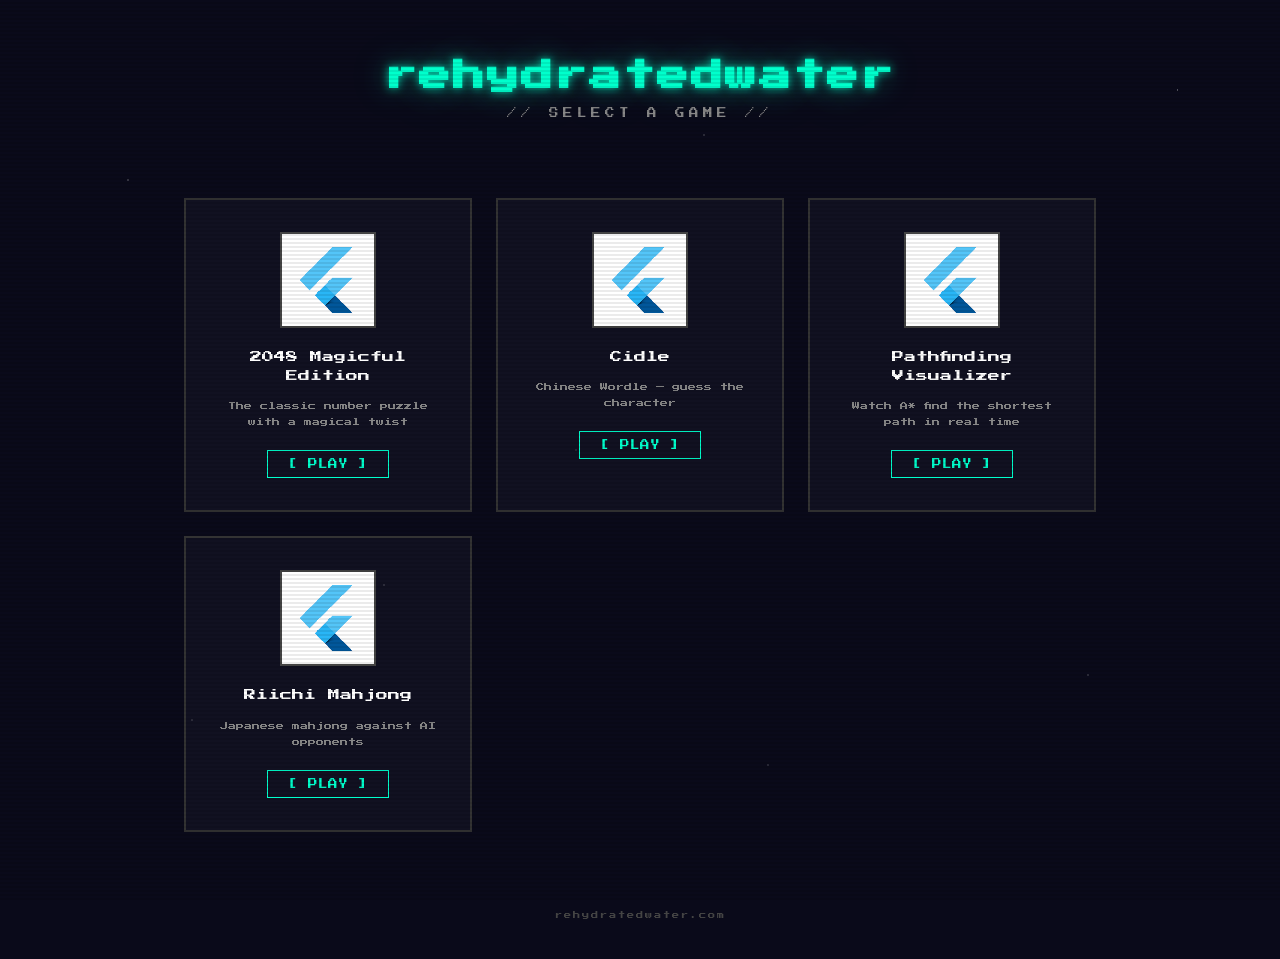
==== index.html @ 637ec1d7 "mahjong test" ====
<!DOCTYPE html>
<html lang="en">
<head>
  <meta charset="UTF-8">
  <meta name="viewport" content="width=device-width, initial-scale=1.0">
  <title>rehydratedwater</title>
  <link rel="preconnect" href="https://fonts.googleapis.com">
  <link rel="preconnect" href="https://fonts.gstatic.com" crossorigin>
  <link href="https://fonts.googleapis.com/css2?family=Press+Start+2P&display=swap" rel="stylesheet">
  <style>
    * {
      margin: 0;
      padding: 0;
      box-sizing: border-box;
    }

    body {
      font-family: 'Press Start 2P', monospace;
      background: #0a0a1a;
      color: #e0e0e0;
      min-height: 100vh;
      display: flex;
      flex-direction: column;
      align-items: center;
      overflow-x: hidden;
    }

    /* Scanline overlay */
    body::after {
      content: '';
      position: fixed;
      top: 0;
      left: 0;
      width: 100%;
      height: 100%;
      background: repeating-linear-gradient(
        transparent,
        transparent 2px,
        rgba(0, 0, 0, 0.08) 2px,
        rgba(0, 0, 0, 0.08) 4px
      );
      pointer-events: none;
      z-index: 100;
    }

    /* Stars background */
    body::before {
      content: '';
      position: fixed;
      top: 0;
      left: 0;
      width: 100%;
      height: 100%;
      background:
        radial-gradient(1px 1px at 10% 20%, rgba(255,255,255,0.6), transparent),
        radial-gradient(1px 1px at 30% 65%, rgba(255,255,255,0.4), transparent),
        radial-gradient(1px 1px at 55% 15%, rgba(255,255,255,0.5), transparent),
        radial-gradient(1px 1px at 70% 40%, rgba(255,255,255,0.3), transparent),
        radial-gradient(1px 1px at 85% 75%, rgba(255,255,255,0.5), transparent),
        radial-gradient(1px 1px at 15% 80%, rgba(255,255,255,0.4), transparent),
        radial-gradient(1px 1px at 45% 50%, rgba(255,255,255,0.3), transparent),
        radial-gradient(1px 1px at 92% 10%, rgba(255,255,255,0.6), transparent),
        radial-gradient(1px 1px at 60% 85%, rgba(255,255,255,0.4), transparent),
        radial-gradient(1px 1px at 25% 35%, rgba(255,255,255,0.5), transparent);
      pointer-events: none;
      z-index: 0;
    }

    header {
      position: relative;
      z-index: 1;
      text-align: center;
      padding: 60px 20px 40px;
    }

    h1 {
      font-size: 2rem;
      color: #00ffcc;
      text-shadow:
        0 0 10px rgba(0, 255, 204, 0.8),
        0 0 30px rgba(0, 255, 204, 0.4),
        0 0 60px rgba(0, 255, 204, 0.2);
      animation: glow 3s ease-in-out infinite alternate;
      letter-spacing: 2px;
    }

    @keyframes glow {
      from {
        text-shadow:
          0 0 10px rgba(0, 255, 204, 0.8),
          0 0 30px rgba(0, 255, 204, 0.4),
          0 0 60px rgba(0, 255, 204, 0.2);
      }
      to {
        text-shadow:
          0 0 15px rgba(0, 255, 204, 1),
          0 0 40px rgba(0, 255, 204, 0.6),
          0 0 80px rgba(0, 255, 204, 0.3);
      }
    }

    .subtitle {
      margin-top: 16px;
      font-size: 0.6rem;
      color: #888;
      letter-spacing: 4px;
      text-transform: uppercase;
    }

    .games {
      position: relative;
      z-index: 1;
      display: grid;
      grid-template-columns: repeat(auto-fit, minmax(280px, 1fr));
      gap: 24px;
      padding: 40px 24px;
      max-width: 960px;
      width: 100%;
      flex: 1;
    }

    .card {
      display: flex;
      flex-direction: column;
      align-items: center;
      background: rgba(255, 255, 255, 0.03);
      border: 2px solid #333;
      padding: 32px 24px;
      text-decoration: none;
      color: #e0e0e0;
      transition: all 0.2s ease;
      position: relative;
      image-rendering: pixelated;
    }

    .card:hover {
      border-color: #00ffcc;
      background: rgba(0, 255, 204, 0.05);
      transform: translateY(-4px);
      box-shadow: 0 0 20px rgba(0, 255, 204, 0.15);
    }

    .card-icon {
      width: 96px;
      height: 96px;
      image-rendering: pixelated;
      margin-bottom: 20px;
      border: 2px solid #444;
    }

    .card:hover .card-icon {
      border-color: #00ffcc;
    }

    .card-title {
      font-size: 0.75rem;
      margin-bottom: 12px;
      color: #fff;
      text-align: center;
      line-height: 1.6;
    }

    .card-desc {
      font-size: 0.5rem;
      color: #888;
      text-align: center;
      line-height: 2;
    }

    .card-play {
      margin-top: 20px;
      font-size: 0.6rem;
      color: #00ffcc;
      border: 1px solid #00ffcc;
      padding: 8px 20px;
      transition: all 0.2s ease;
    }

    .card:hover .card-play {
      background: #00ffcc;
      color: #0a0a1a;
    }

    footer {
      position: relative;
      z-index: 1;
      text-align: center;
      padding: 40px 20px;
      font-size: 0.45rem;
      color: #444;
      letter-spacing: 2px;
    }

    @media (max-width: 640px) {
      h1 {
        font-size: 1.2rem;
      }

      .subtitle {
        font-size: 0.5rem;
        letter-spacing: 2px;
      }

      header {
        padding: 40px 16px 24px;
      }

      .games {
        grid-template-columns: 1fr;
        padding: 24px 16px;
      }
    }
  </style>
</head>
<body>

  <header>
    <h1>rehydratedwater</h1>
    <p class="subtitle">// select a game //</p>
  </header>

  <main class="games">
    <a href="/game/2048/" class="card">
      <img src="/game/2048/icons/Icon-192.png" alt="2048" class="card-icon">
      <div class="card-title">2048 Magicful Edition</div>
      <div class="card-desc">The classic number puzzle with a magical twist</div>
      <div class="card-play">[ PLAY ]</div>
    </a>

    <a href="/game/cidle/" class="card">
      <img src="/game/cidle/icons/Icon-192.png" alt="Cidle" class="card-icon">
      <div class="card-title">Cidle</div>
      <div class="card-desc">Chinese Wordle — guess the character</div>
      <div class="card-play">[ PLAY ]</div>
    </a>

    <a href="/game/pathfinding/" class="card">
      <img src="/game/pathfinding/icons/Icon-192.png" alt="Pathfinding" class="card-icon">
      <div class="card-title">Pathfinding Visualizer</div>
      <div class="card-desc">Watch A* find the shortest path in real time</div>
      <div class="card-play">[ PLAY ]</div>
    </a>

    <a href="/mahjong/" class="card">
      <img src="/mahjong/icons/Icon-192.png" alt="Mahjong" class="card-icon">
      <div class="card-title">Riichi Mahjong</div>
      <div class="card-desc">Japanese mahjong against AI opponents</div>
      <div class="card-play">[ PLAY ]</div>
    </a>
  </main>

  <footer>rehydratedwater.com</footer>

</body>
</html>
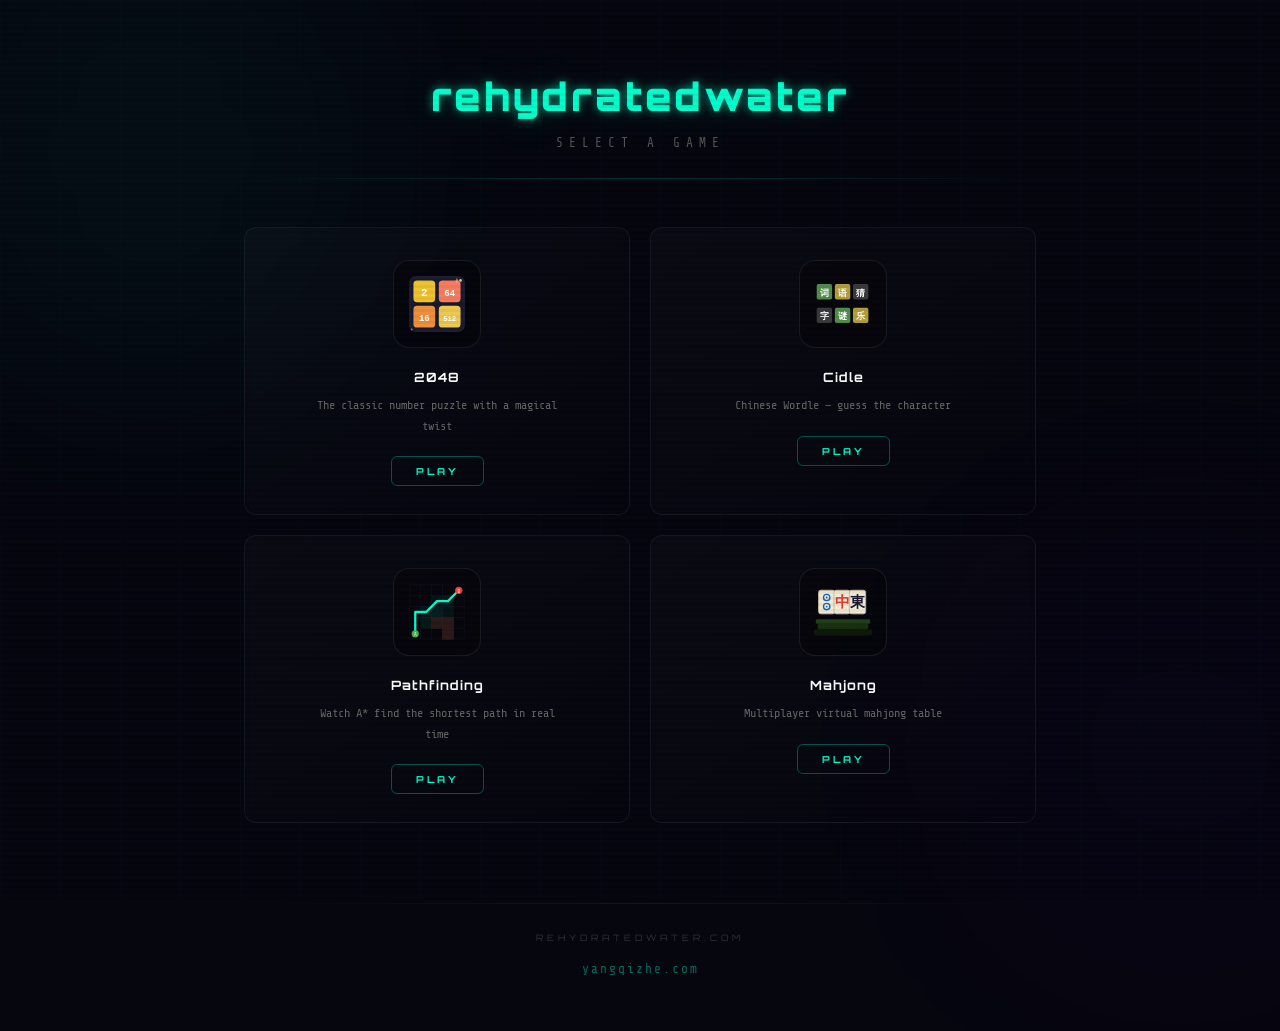
==== commit 9623c6d5: "Redesign index.html with improved retro-futuristic UI/UX - Switch to Orbitron + Share Tech Mono font" ====
--- a/index.html
+++ b/index.html
@@ -6,7 +6,7 @@
   <title>rehydratedwater</title>
   <link rel="preconnect" href="https://fonts.googleapis.com">
   <link rel="preconnect" href="https://fonts.gstatic.com" crossorigin>
-  <link href="https://fonts.googleapis.com/css2?family=Press+Start+2P&display=swap" rel="stylesheet">
+  <link href="https://fonts.googleapis.com/css2?family=Share+Tech+Mono&family=Orbitron:wght@400;700;900&display=swap" rel="stylesheet">
   <style>
     * {
       margin: 0;
@@ -15,14 +15,36 @@
     }
 
     body {
-      font-family: 'Press Start 2P', monospace;
-      background: #0a0a1a;
-      color: #e0e0e0;
+      font-family: 'Share Tech Mono', monospace;
+      background: #06060f;
+      color: #d0d0d0;
       min-height: 100vh;
       display: flex;
       flex-direction: column;
       align-items: center;
       overflow-x: hidden;
+    }
+
+    /* Animated grid background */
+    body::before {
+      content: '';
+      position: fixed;
+      top: 0;
+      left: 0;
+      width: 100%;
+      height: 100%;
+      background:
+        linear-gradient(rgba(0, 255, 204, 0.015) 1px, transparent 1px),
+        linear-gradient(90deg, rgba(0, 255, 204, 0.015) 1px, transparent 1px);
+      background-size: 60px 60px;
+      pointer-events: none;
+      z-index: 0;
+      animation: gridScroll 20s linear infinite;
+    }
+
+    @keyframes gridScroll {
+      0% { transform: translate(0, 0); }
+      100% { transform: translate(60px, 60px); }
     }
 
     /* Scanline overlay */
@@ -35,86 +57,110 @@
       height: 100%;
       background: repeating-linear-gradient(
         transparent,
-        transparent 2px,
-        rgba(0, 0, 0, 0.08) 2px,
-        rgba(0, 0, 0, 0.08) 4px
+        transparent 3px,
+        rgba(0, 0, 0, 0.04) 3px,
+        rgba(0, 0, 0, 0.04) 6px
       );
       pointer-events: none;
       z-index: 100;
     }
 
-    /* Stars background */
-    body::before {
-      content: '';
+    /* Ambient glow spots */
+    .ambient {
       position: fixed;
-      top: 0;
-      left: 0;
-      width: 100%;
-      height: 100%;
-      background:
-        radial-gradient(1px 1px at 10% 20%, rgba(255,255,255,0.6), transparent),
-        radial-gradient(1px 1px at 30% 65%, rgba(255,255,255,0.4), transparent),
-        radial-gradient(1px 1px at 55% 15%, rgba(255,255,255,0.5), transparent),
-        radial-gradient(1px 1px at 70% 40%, rgba(255,255,255,0.3), transparent),
-        radial-gradient(1px 1px at 85% 75%, rgba(255,255,255,0.5), transparent),
-        radial-gradient(1px 1px at 15% 80%, rgba(255,255,255,0.4), transparent),
-        radial-gradient(1px 1px at 45% 50%, rgba(255,255,255,0.3), transparent),
-        radial-gradient(1px 1px at 92% 10%, rgba(255,255,255,0.6), transparent),
-        radial-gradient(1px 1px at 60% 85%, rgba(255,255,255,0.4), transparent),
-        radial-gradient(1px 1px at 25% 35%, rgba(255,255,255,0.5), transparent);
+      border-radius: 50%;
+      filter: blur(120px);
       pointer-events: none;
       z-index: 0;
+    }
+
+    .ambient-1 {
+      width: 500px;
+      height: 500px;
+      background: rgba(0, 255, 204, 0.04);
+      top: -100px;
+      left: -100px;
+      animation: float1 12s ease-in-out infinite alternate;
+    }
+
+    .ambient-2 {
+      width: 400px;
+      height: 400px;
+      background: rgba(120, 0, 255, 0.03);
+      bottom: -50px;
+      right: -100px;
+      animation: float2 15s ease-in-out infinite alternate;
+    }
+
+    @keyframes float1 {
+      0% { transform: translate(0, 0); }
+      100% { transform: translate(80px, 60px); }
+    }
+
+    @keyframes float2 {
+      0% { transform: translate(0, 0); }
+      100% { transform: translate(-60px, -80px); }
     }
 
     header {
       position: relative;
       z-index: 1;
       text-align: center;
-      padding: 60px 20px 40px;
+      padding: 72px 20px 20px;
     }
 
     h1 {
-      font-size: 2rem;
+      font-family: 'Orbitron', sans-serif;
+      font-weight: 900;
+      font-size: 2.4rem;
       color: #00ffcc;
       text-shadow:
-        0 0 10px rgba(0, 255, 204, 0.8),
-        0 0 30px rgba(0, 255, 204, 0.4),
-        0 0 60px rgba(0, 255, 204, 0.2);
-      animation: glow 3s ease-in-out infinite alternate;
-      letter-spacing: 2px;
-    }
-
-    @keyframes glow {
+        0 0 10px rgba(0, 255, 204, 0.6),
+        0 0 40px rgba(0, 255, 204, 0.2);
+      animation: titleGlow 4s ease-in-out infinite alternate;
+      letter-spacing: 3px;
+    }
+
+    @keyframes titleGlow {
       from {
         text-shadow:
-          0 0 10px rgba(0, 255, 204, 0.8),
-          0 0 30px rgba(0, 255, 204, 0.4),
-          0 0 60px rgba(0, 255, 204, 0.2);
+          0 0 10px rgba(0, 255, 204, 0.6),
+          0 0 40px rgba(0, 255, 204, 0.2);
       }
       to {
         text-shadow:
-          0 0 15px rgba(0, 255, 204, 1),
-          0 0 40px rgba(0, 255, 204, 0.6),
-          0 0 80px rgba(0, 255, 204, 0.3);
+          0 0 15px rgba(0, 255, 204, 0.9),
+          0 0 50px rgba(0, 255, 204, 0.3),
+          0 0 80px rgba(0, 255, 204, 0.1);
       }
     }
 
     .subtitle {
       margin-top: 16px;
-      font-size: 0.6rem;
-      color: #888;
-      letter-spacing: 4px;
+      font-size: 0.8rem;
+      color: #555;
+      letter-spacing: 6px;
       text-transform: uppercase;
+    }
+
+    .divider {
+      position: relative;
+      z-index: 1;
+      width: 100%;
+      max-width: 800px;
+      height: 1px;
+      background: linear-gradient(90deg, transparent, rgba(0, 255, 204, 0.2), transparent);
+      margin: 8px auto 0;
     }
 
     .games {
       position: relative;
       z-index: 1;
       display: grid;
-      grid-template-columns: repeat(auto-fit, minmax(280px, 1fr));
-      gap: 24px;
-      padding: 40px 24px;
-      max-width: 960px;
+      grid-template-columns: repeat(2, 1fr);
+      gap: 20px;
+      padding: 48px 24px;
+      max-width: 840px;
       width: 100%;
       flex: 1;
     }
@@ -123,133 +169,325 @@
       display: flex;
       flex-direction: column;
       align-items: center;
-      background: rgba(255, 255, 255, 0.03);
-      border: 2px solid #333;
-      padding: 32px 24px;
+      background: linear-gradient(145deg, rgba(255, 255, 255, 0.025), rgba(255, 255, 255, 0.005));
+      border: 1px solid rgba(255, 255, 255, 0.06);
+      border-radius: 12px;
+      padding: 32px 20px 28px;
       text-decoration: none;
-      color: #e0e0e0;
-      transition: all 0.2s ease;
+      color: #d0d0d0;
+      transition: all 0.35s cubic-bezier(0.4, 0, 0.2, 1);
       position: relative;
-      image-rendering: pixelated;
+      overflow: hidden;
+      backdrop-filter: blur(4px);
+    }
+
+    /* Hover glow effect on card */
+    .card::before {
+      content: '';
+      position: absolute;
+      top: 0;
+      left: 0;
+      right: 0;
+      bottom: 0;
+      border-radius: 12px;
+      background: radial-gradient(ellipse at 50% 0%, rgba(0, 255, 204, 0.06) 0%, transparent 70%);
+      opacity: 0;
+      transition: opacity 0.35s ease;
+      pointer-events: none;
+    }
+
+    .card:hover::before {
+      opacity: 1;
     }
 
     .card:hover {
-      border-color: #00ffcc;
-      background: rgba(0, 255, 204, 0.05);
-      transform: translateY(-4px);
-      box-shadow: 0 0 20px rgba(0, 255, 204, 0.15);
+      border-color: rgba(0, 255, 204, 0.3);
+      transform: translateY(-6px);
+      box-shadow:
+        0 8px 32px rgba(0, 255, 204, 0.08),
+        0 0 0 1px rgba(0, 255, 204, 0.1);
     }
 
     .card-icon {
-      width: 96px;
-      height: 96px;
-      image-rendering: pixelated;
+      width: 88px;
+      height: 88px;
       margin-bottom: 20px;
-      border: 2px solid #444;
+      border-radius: 16px;
+      border: 1px solid rgba(255, 255, 255, 0.08);
+      background: rgba(0, 0, 0, 0.3);
+      display: flex;
+      align-items: center;
+      justify-content: center;
+      padding: 14px;
+      transition: all 0.35s ease;
+    }
+
+    .card-icon svg {
+      width: 100%;
+      height: 100%;
     }
 
     .card:hover .card-icon {
-      border-color: #00ffcc;
+      border-color: rgba(0, 255, 204, 0.25);
+      box-shadow: 0 0 20px rgba(0, 255, 204, 0.06);
     }
 
     .card-title {
-      font-size: 0.75rem;
-      margin-bottom: 12px;
+      font-family: 'Orbitron', sans-serif;
+      font-weight: 700;
+      font-size: 0.8rem;
+      margin-bottom: 8px;
       color: #fff;
       text-align: center;
-      line-height: 1.6;
+      line-height: 1.5;
+      letter-spacing: 1px;
     }
 
     .card-desc {
-      font-size: 0.5rem;
-      color: #888;
+      font-size: 0.75rem;
+      color: #666;
       text-align: center;
-      line-height: 2;
+      line-height: 1.7;
+      max-width: 240px;
     }
 
     .card-play {
       margin-top: 20px;
+      font-family: 'Orbitron', sans-serif;
+      font-weight: 700;
       font-size: 0.6rem;
       color: #00ffcc;
-      border: 1px solid #00ffcc;
-      padding: 8px 20px;
-      transition: all 0.2s ease;
+      border: 1px solid rgba(0, 255, 204, 0.3);
+      border-radius: 6px;
+      padding: 8px 24px;
+      transition: all 0.25s ease;
+      letter-spacing: 3px;
+      text-transform: uppercase;
     }
 
     .card:hover .card-play {
-      background: #00ffcc;
-      color: #0a0a1a;
+      background: rgba(0, 255, 204, 0.1);
+      border-color: rgba(0, 255, 204, 0.6);
+      box-shadow: 0 0 16px rgba(0, 255, 204, 0.1);
     }
 
     footer {
       position: relative;
       z-index: 1;
       text-align: center;
-      padding: 40px 20px;
-      font-size: 0.45rem;
-      color: #444;
+      padding: 32px 20px 48px;
+      width: 100%;
+      max-width: 840px;
+    }
+
+    .footer-divider {
+      width: 100%;
+      height: 1px;
+      background: linear-gradient(90deg, transparent, rgba(255, 255, 255, 0.06), transparent);
+      margin-bottom: 28px;
+    }
+
+    .footer-brand {
+      font-family: 'Orbitron', sans-serif;
+      font-size: 0.55rem;
+      color: #333;
+      letter-spacing: 4px;
+      text-transform: uppercase;
+      margin-bottom: 12px;
+    }
+
+    .footer-link {
+      display: inline-block;
+      font-family: 'Share Tech Mono', monospace;
+      font-size: 0.8rem;
+      color: #00ffcc;
+      text-decoration: none;
+      opacity: 0.4;
+      transition: all 0.3s ease;
       letter-spacing: 2px;
-    }
-
-    @media (max-width: 640px) {
+      padding: 6px 16px;
+      border: 1px solid transparent;
+      border-radius: 4px;
+    }
+
+    .footer-link:hover {
+      opacity: 1;
+      border-color: rgba(0, 255, 204, 0.2);
+      background: rgba(0, 255, 204, 0.03);
+    }
+
+    @media (max-width: 700px) {
       h1 {
-        font-size: 1.2rem;
+        font-size: 1.5rem;
       }
 
       .subtitle {
-        font-size: 0.5rem;
-        letter-spacing: 2px;
+        font-size: 0.65rem;
+        letter-spacing: 3px;
       }
 
       header {
-        padding: 40px 16px 24px;
+        padding: 48px 16px 16px;
       }
 
       .games {
         grid-template-columns: 1fr;
-        padding: 24px 16px;
+        padding: 32px 16px;
+        gap: 16px;
+      }
+
+      .card {
+        padding: 28px 20px 24px;
+      }
+
+      .card-icon {
+        width: 72px;
+        height: 72px;
+        padding: 12px;
       }
     }
   </style>
 </head>
 <body>
 
+  <div class="ambient ambient-1"></div>
+  <div class="ambient ambient-2"></div>
+
   <header>
     <h1>rehydratedwater</h1>
-    <p class="subtitle">// select a game //</p>
+    <p class="subtitle">select a game</p>
   </header>
+
+  <div class="divider"></div>
 
   <main class="games">
     <a href="/game/2048/" class="card">
-      <img src="/game/2048/icons/Icon-192.png" alt="2048" class="card-icon">
-      <div class="card-title">2048 Magicful Edition</div>
+      <div class="card-icon">
+        <!-- 2048: 4x4 grid with number tiles -->
+        <svg viewBox="0 0 64 64" fill="none" xmlns="http://www.w3.org/2000/svg">
+          <rect x="2" y="2" width="60" height="60" rx="6" fill="#1a1a2e" stroke="#2a2a44" stroke-width="1"/>
+          <rect x="6" y="6" width="24" height="24" rx="4" fill="#edc22e"/>
+          <rect x="34" y="6" width="24" height="24" rx="4" fill="#f67c5f"/>
+          <rect x="6" y="34" width="24" height="24" rx="4" fill="#ed8f3b"/>
+          <rect x="34" y="34" width="24" height="24" rx="4" fill="#edc850"/>
+          <text x="18" y="23" text-anchor="middle" fill="#fff" font-family="monospace" font-weight="bold" font-size="12">2</text>
+          <text x="46" y="23" text-anchor="middle" fill="#fff" font-family="monospace" font-weight="bold" font-size="10">64</text>
+          <text x="18" y="51" text-anchor="middle" fill="#fff" font-family="monospace" font-weight="bold" font-size="10">16</text>
+          <text x="46" y="51" text-anchor="middle" fill="#fff" font-family="monospace" font-weight="bold" font-size="8">512</text>
+          <!-- Sparkle accents for the "magicful" theme -->
+          <circle cx="58" cy="6" r="1.5" fill="#ffe082" opacity="0.9"/>
+          <circle cx="4" cy="60" r="1" fill="#ffe082" opacity="0.6"/>
+          <path d="M54 3 L55.5 6 L54 9 L52.5 6Z" fill="#ffe082" opacity="0.5"/>
+        </svg>
+      </div>
+      <div class="card-title">2048</div>
       <div class="card-desc">The classic number puzzle with a magical twist</div>
-      <div class="card-play">[ PLAY ]</div>
+      <div class="card-play">play</div>
     </a>
 
     <a href="/game/cidle/" class="card">
-      <img src="/game/cidle/icons/Icon-192.png" alt="Cidle" class="card-icon">
+      <div class="card-icon">
+        <!-- Cidle: Chinese character Wordle grid -->
+        <svg viewBox="0 0 64 64" fill="none" xmlns="http://www.w3.org/2000/svg">
+          <rect x="3" y="10" width="17" height="17" rx="2" fill="#538d4e"/>
+          <rect x="23" y="10" width="17" height="17" rx="2" fill="#b59f3b"/>
+          <rect x="43" y="10" width="17" height="17" rx="2" fill="#3a3a3c"/>
+          <rect x="3" y="36" width="17" height="17" rx="2" fill="#3a3a3c"/>
+          <rect x="23" y="36" width="17" height="17" rx="2" fill="#538d4e"/>
+          <rect x="43" y="36" width="17" height="17" rx="2" fill="#b59f3b"/>
+          <text x="11.5" y="23" text-anchor="middle" fill="#fff" font-family="serif" font-weight="bold" font-size="10">词</text>
+          <text x="31.5" y="23" text-anchor="middle" fill="#fff" font-family="serif" font-weight="bold" font-size="10">语</text>
+          <text x="51.5" y="23" text-anchor="middle" fill="#fff" font-family="serif" font-weight="bold" font-size="10">猜</text>
+          <text x="11.5" y="49" text-anchor="middle" fill="#fff" font-family="serif" font-weight="bold" font-size="10">字</text>
+          <text x="31.5" y="49" text-anchor="middle" fill="#fff" font-family="serif" font-weight="bold" font-size="10">谜</text>
+          <text x="51.5" y="49" text-anchor="middle" fill="#fff" font-family="serif" font-weight="bold" font-size="10">乐</text>
+        </svg>
+      </div>
       <div class="card-title">Cidle</div>
-      <div class="card-desc">Chinese Wordle — guess the character</div>
-      <div class="card-play">[ PLAY ]</div>
+      <div class="card-desc">Chinese Wordle &mdash; guess the character</div>
+      <div class="card-play">play</div>
     </a>
 
     <a href="/game/pathfinding/" class="card">
-      <img src="/game/pathfinding/icons/Icon-192.png" alt="Pathfinding" class="card-icon">
-      <div class="card-title">Pathfinding Visualizer</div>
+      <div class="card-icon">
+        <!-- Pathfinding: Grid with A* path -->
+        <svg viewBox="0 0 64 64" fill="none" xmlns="http://www.w3.org/2000/svg">
+          <!-- Grid lines -->
+          <line x1="2" y1="2" x2="62" y2="2" stroke="#1a1a2e" stroke-width="0.5"/>
+          <line x1="2" y1="14" x2="62" y2="14" stroke="#1a1a2e" stroke-width="0.5"/>
+          <line x1="2" y1="26" x2="62" y2="26" stroke="#1a1a2e" stroke-width="0.5"/>
+          <line x1="2" y1="38" x2="62" y2="38" stroke="#1a1a2e" stroke-width="0.5"/>
+          <line x1="2" y1="50" x2="62" y2="50" stroke="#1a1a2e" stroke-width="0.5"/>
+          <line x1="2" y1="62" x2="62" y2="62" stroke="#1a1a2e" stroke-width="0.5"/>
+          <line x1="2" y1="2" x2="2" y2="62" stroke="#1a1a2e" stroke-width="0.5"/>
+          <line x1="14" y1="2" x2="14" y2="62" stroke="#1a1a2e" stroke-width="0.5"/>
+          <line x1="26" y1="2" x2="26" y2="62" stroke="#1a1a2e" stroke-width="0.5"/>
+          <line x1="38" y1="2" x2="38" y2="62" stroke="#1a1a2e" stroke-width="0.5"/>
+          <line x1="50" y1="2" x2="50" y2="62" stroke="#1a1a2e" stroke-width="0.5"/>
+          <line x1="62" y1="2" x2="62" y2="62" stroke="#1a1a2e" stroke-width="0.5"/>
+          <!-- Explored nodes (faded) -->
+          <rect x="14" y="26" width="12" height="12" fill="rgba(0,255,204,0.08)"/>
+          <rect x="14" y="38" width="12" height="12" fill="rgba(0,255,204,0.08)"/>
+          <rect x="26" y="14" width="12" height="12" fill="rgba(0,255,204,0.06)"/>
+          <rect x="26" y="26" width="12" height="12" fill="rgba(0,255,204,0.1)"/>
+          <rect x="38" y="14" width="12" height="12" fill="rgba(0,255,204,0.08)"/>
+          <rect x="38" y="26" width="12" height="12" fill="rgba(0,255,204,0.06)"/>
+          <!-- Wall blocks -->
+          <rect x="26" y="38" width="12" height="12" fill="#2a1a1a" stroke="#442222" stroke-width="0.5"/>
+          <rect x="38" y="38" width="12" height="12" fill="#2a1a1a" stroke="#442222" stroke-width="0.5"/>
+          <rect x="38" y="50" width="12" height="12" fill="#2a1a1a" stroke="#442222" stroke-width="0.5"/>
+          <!-- Path -->
+          <path d="M8 56 L8 32 L20 32 L32 20 L44 20 L56 8" stroke="#00ffcc" stroke-width="2.5" stroke-linecap="round" stroke-linejoin="round"/>
+          <!-- Start node -->
+          <circle cx="8" cy="56" r="4" fill="#4caf50"/>
+          <text x="8" y="58.5" text-anchor="middle" fill="#fff" font-family="monospace" font-size="5">A</text>
+          <!-- End node -->
+          <circle cx="56" cy="8" r="4" fill="#f44336"/>
+          <text x="56" y="10.5" text-anchor="middle" fill="#fff" font-family="monospace" font-size="5">B</text>
+        </svg>
+      </div>
+      <div class="card-title">Pathfinding</div>
       <div class="card-desc">Watch A* find the shortest path in real time</div>
-      <div class="card-play">[ PLAY ]</div>
+      <div class="card-play">play</div>
     </a>
 
     <a href="/mahjong/" class="card">
-      <img src="/mahjong/icons/Icon-192.png" alt="Mahjong" class="card-icon">
-      <div class="card-title">Riichi Mahjong</div>
-      <div class="card-desc">Japanese mahjong against AI opponents</div>
-      <div class="card-play">[ PLAY ]</div>
+      <div class="card-icon">
+        <!-- Mahjong: Traditional tiles with 3D effect -->
+        <svg viewBox="0 0 64 64" fill="none" xmlns="http://www.w3.org/2000/svg">
+          <!-- Tile shadows for depth -->
+          <rect x="7" y="10" width="18" height="26" rx="2.5" fill="#0a0a1a"/>
+          <rect x="24" y="10" width="18" height="26" rx="2.5" fill="#0a0a1a"/>
+          <rect x="41" y="10" width="18" height="26" rx="2.5" fill="#0a0a1a"/>
+          <!-- Tile 1: Two circles (pin suit) -->
+          <rect x="5" y="8" width="18" height="26" rx="2.5" fill="#f0ead6" stroke="#c4b998" stroke-width="1"/>
+          <circle cx="14" cy="16" r="3.5" fill="none" stroke="#1565c0" stroke-width="1.5"/>
+          <circle cx="14" cy="16" r="1" fill="#1565c0"/>
+          <circle cx="14" cy="26" r="3.5" fill="none" stroke="#1565c0" stroke-width="1.5"/>
+          <circle cx="14" cy="26" r="1" fill="#1565c0"/>
+          <!-- Tile 2: Red dragon (chun) -->
+          <rect x="22" y="8" width="18" height="26" rx="2.5" fill="#f0ead6" stroke="#c4b998" stroke-width="1"/>
+          <text x="31" y="26" text-anchor="middle" fill="#e53935" font-family="serif" font-weight="bold" font-size="16">中</text>
+          <!-- Tile 3: East wind -->
+          <rect x="39" y="8" width="18" height="26" rx="2.5" fill="#f0ead6" stroke="#c4b998" stroke-width="1"/>
+          <text x="48" y="26" text-anchor="middle" fill="#1a1a2e" font-family="serif" font-weight="bold" font-size="16">東</text>
+          <!-- Table edge -->
+          <rect x="2" y="40" width="60" height="5" rx="1.5" fill="#33691e" opacity="0.6"/>
+          <rect x="4" y="45" width="56" height="6" rx="2" fill="#2e5a16" opacity="0.5"/>
+          <rect x="0" y="51" width="64" height="7" rx="2" fill="#1b3a0a" opacity="0.4"/>
+        </svg>
+      </div>
+      <div class="card-title">Mahjong</div>
+      <div class="card-desc">Multiplayer virtual mahjong table</div>
+      <div class="card-play">play</div>
     </a>
   </main>
 
-  <footer>rehydratedwater.com</footer>
+  <footer>
+    <div class="footer-divider"></div>
+    <div class="footer-brand">rehydratedwater.com</div>
+    <a class="footer-link" href="https://yangqizhe.com">yangqizhe.com</a>
+  </footer>
 
 </body>
 </html>
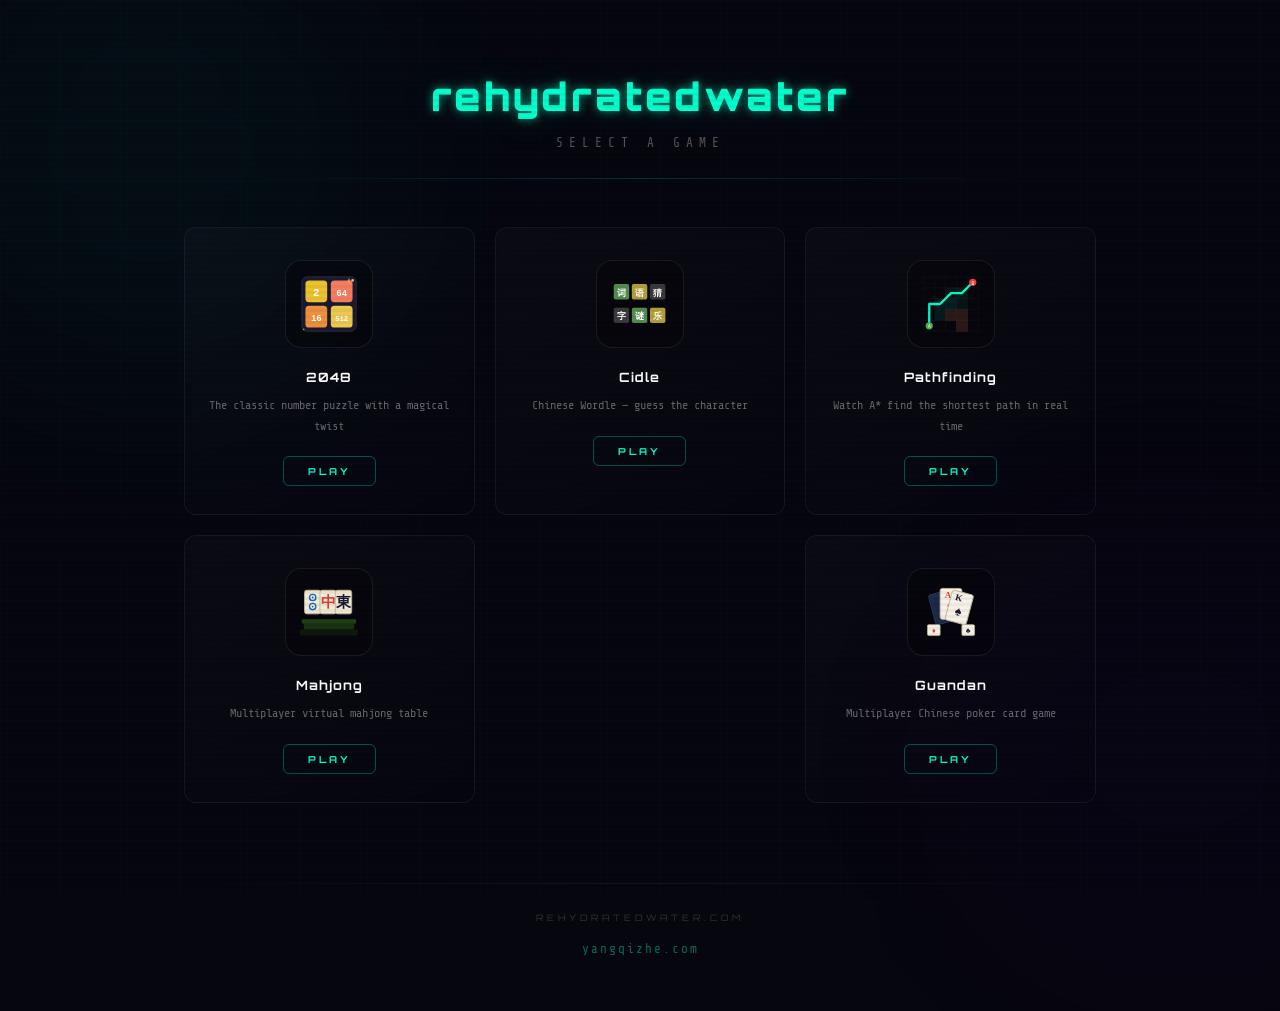
==== commit 3699f749: "Add Guandan to landing page, switch to 3-column grid Co-Authored-By: Claude Opus 4.6 <noreply@anthro" ====
--- a/index.html
+++ b/index.html
@@ -157,12 +157,27 @@
       position: relative;
       z-index: 1;
       display: grid;
-      grid-template-columns: repeat(2, 1fr);
+      grid-template-columns: repeat(3, 1fr);
       gap: 20px;
       padding: 48px 24px;
-      max-width: 840px;
+      max-width: 960px;
       width: 100%;
       flex: 1;
+    }
+
+    /* Center the last row if it has fewer items */
+    .games .card:nth-child(4) {
+      grid-column: 1 / 2;
+      margin-left: auto;
+      margin-right: 0;
+      width: 100%;
+    }
+
+    .games .card:nth-child(5) {
+      grid-column: 3 / 4;
+      margin-left: 0;
+      margin-right: auto;
+      width: 100%;
     }
 
     .card {
@@ -277,7 +292,7 @@
       text-align: center;
       padding: 32px 20px 48px;
       width: 100%;
-      max-width: 840px;
+      max-width: 960px;
     }
 
     .footer-divider {
@@ -334,6 +349,13 @@
         grid-template-columns: 1fr;
         padding: 32px 16px;
         gap: 16px;
+      }
+
+      .games .card:nth-child(4),
+      .games .card:nth-child(5) {
+        grid-column: auto;
+        margin-left: 0;
+        margin-right: 0;
       }
 
       .card {
@@ -481,6 +503,37 @@
       <div class="card-desc">Multiplayer virtual mahjong table</div>
       <div class="card-play">play</div>
     </a>
+
+    <a href="/guandan/" class="card">
+      <div class="card-icon">
+        <!-- Guandan: Fanned playing cards with suits -->
+        <svg viewBox="0 0 64 64" fill="none" xmlns="http://www.w3.org/2000/svg">
+          <!-- Card 1 (back, rotated left) -->
+          <g transform="rotate(-15, 32, 38)">
+            <rect x="14" y="8" width="24" height="34" rx="2.5" fill="#1a2847" stroke="#2a3a5e" stroke-width="1"/>
+            <rect x="17" y="11" width="18" height="28" rx="1" fill="none" stroke="#2a3a5e" stroke-width="0.5"/>
+          </g>
+          <!-- Card 2 (center, face up - Ace of Hearts) -->
+          <rect x="20" y="6" width="24" height="34" rx="2.5" fill="#f5f0e8" stroke="#c4b998" stroke-width="1"/>
+          <text x="25" y="16" fill="#e53935" font-family="serif" font-weight="bold" font-size="10">A</text>
+          <text x="32" y="32" text-anchor="middle" fill="#e53935" font-family="serif" font-size="16">&hearts;</text>
+          <!-- Card 3 (rotated right) -->
+          <g transform="rotate(15, 32, 38)">
+            <rect x="26" y="8" width="24" height="34" rx="2.5" fill="#f5f0e8" stroke="#c4b998" stroke-width="1"/>
+            <text x="31" y="18" fill="#1a1a2e" font-family="serif" font-weight="bold" font-size="10">K</text>
+            <text x="38" y="34" text-anchor="middle" fill="#1a1a2e" font-family="serif" font-size="14">&spades;</text>
+          </g>
+          <!-- "Bomb" accent: small stacked pair at bottom -->
+          <rect x="6" y="46" width="14" height="12" rx="1.5" fill="#f5f0e8" stroke="#c4b998" stroke-width="0.8"/>
+          <text x="13" y="55" text-anchor="middle" fill="#e53935" font-family="serif" font-weight="bold" font-size="8">&diams;</text>
+          <rect x="44" y="46" width="14" height="12" rx="1.5" fill="#f5f0e8" stroke="#c4b998" stroke-width="0.8"/>
+          <text x="51" y="55" text-anchor="middle" fill="#1a1a2e" font-family="serif" font-weight="bold" font-size="8">&clubs;</text>
+        </svg>
+      </div>
+      <div class="card-title">Guandan</div>
+      <div class="card-desc">Multiplayer Chinese poker card game</div>
+      <div class="card-play">play</div>
+    </a>
   </main>
 
   <footer>
